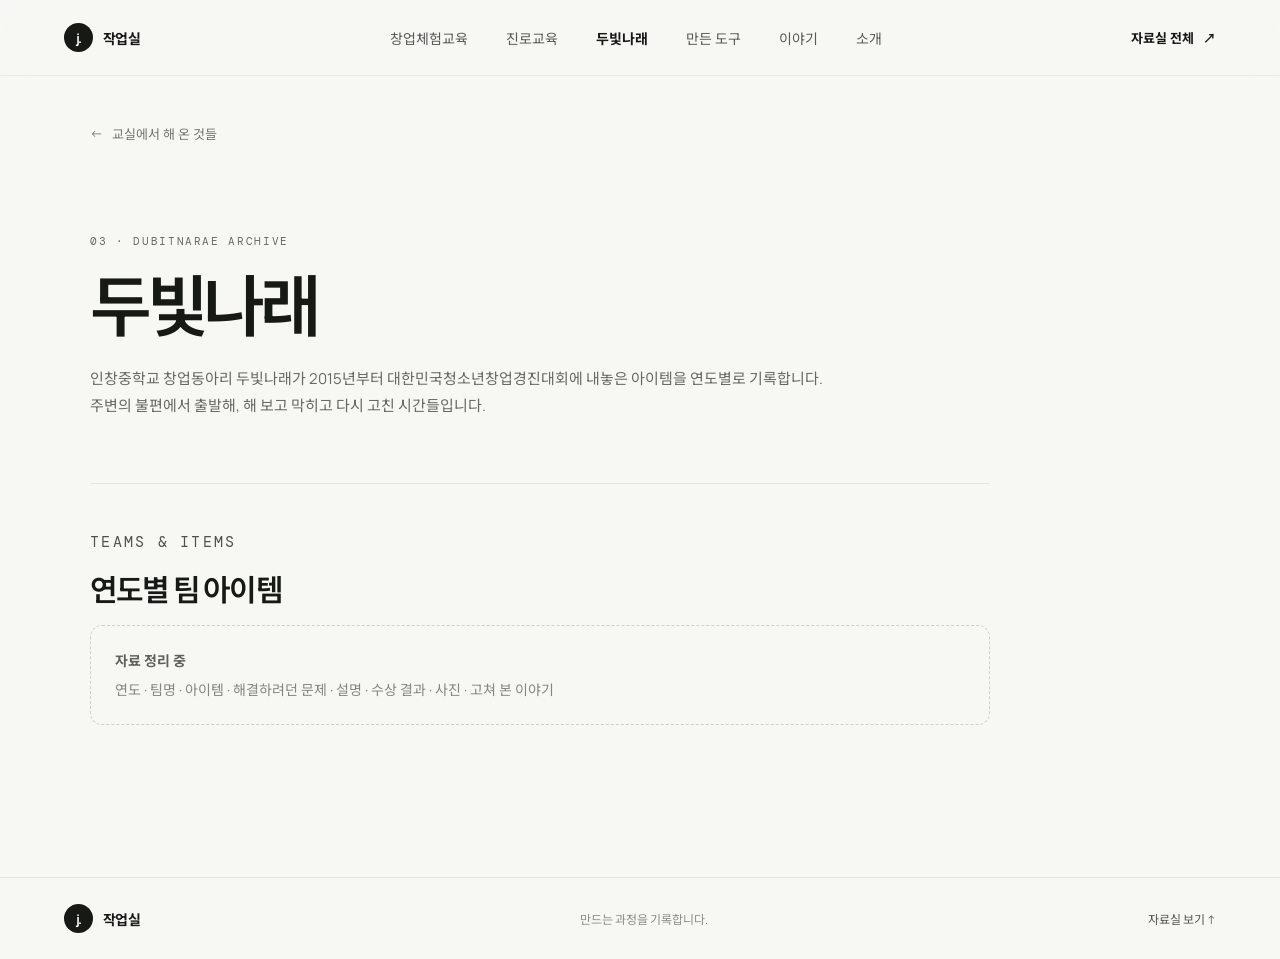
==== dubitnarae.html @ 335dfb81 "feat: 에세이 페이지와 교육 자료실 뼈대(창업체험교육·진로교육·두빛나래) 추가 Co-Authored-By: Claude Opus 5.5 <noreply@anthropic.com" ====
<!doctype html>
<html lang="ko">
  <head>
    <meta charset="utf-8" />
    <meta name="viewport" content="width=device-width, initial-scale=1" />
    <meta name="theme-color" content="#f7f7f4" />
    <meta name="description" content="인창중 창업동아리 두빛나래의 대한민국청소년창업경진대회 팀별 아이템 기록" />
    <title>두빛나래 — 작업실</title>
    <link rel="stylesheet" href="styles.css" />
    <script src="dubitnarae.js" defer></script>
    <script src="dubitnarae-page.js" defer></script>
  </head>
  <body>
    <header class="site-header">
      <a class="wordmark" href="./" aria-label="작업실 홈">
        <span class="wordmark-mark" aria-hidden="true">j.</span>
        <span>작업실</span>
      </a>
      <nav class="main-nav" aria-label="주요 메뉴">
        <a href="entrepreneurship.html">창업체험교육</a>
        <a href="career.html">진로교육</a>
        <a href="dubitnarae.html" aria-current="page">두빛나래</a>
        <a href="./#projects">만든 도구</a>
        <a href="./#stories">이야기</a>
        <a href="./#about">소개</a>
      </nav>
      <a class="header-link" href="./#library">자료실 전체 <span aria-hidden="true">↗</span></a>
    </header>

    <main class="log-main section-wrap">
      <a class="back-link" href="./#library"><span aria-hidden="true">←</span> 교실에서 해 온 것들</a>

      <div class="log-hero">
        <p class="eyebrow">03 · DUBITNARAE ARCHIVE</p>
        <h1>두빛나래</h1>
        <p class="log-description">
          인창중학교 창업동아리 두빛나래가 2015년부터 대한민국청소년창업경진대회에 내놓은 아이템을 연도별로 기록합니다.
          주변의 불편에서 출발해, 해 보고 막히고 다시 고친 시간들입니다.
        </p>
      </div>

      <section class="page-section" aria-labelledby="teams-title">
        <p class="eyebrow">TEAMS &amp; ITEMS</p>
        <h2 id="teams-title">연도별 팀 아이템</h2>
        <div class="filter-list" id="year-filter" role="group" aria-label="참가 연도"></div>
        <div class="team-grid" id="team-grid" aria-live="polite"></div>
      </section>
    </main>

    <footer class="site-footer">
      <a class="wordmark footer-wordmark" href="./">
        <span class="wordmark-mark" aria-hidden="true">j.</span>
        <span>작업실</span>
      </a>
      <span>만드는 과정을 기록합니다.</span>
      <a href="./#library" class="back-to-top">자료실 보기 ↑</a>
    </footer>
  </body>
</html>
---- styles.css ----
@import url("https://fonts.googleapis.com/css2?family=DM+Mono:wght@400;500&family=Manrope:wght@400;500;600;700;800&family=Noto+Sans+KR:wght@400;500;600;700;800&display=swap");

:root {
  color-scheme: light;
  --paper: #f7f7f4;
  --ink: #171915;
  --muted: #676962;
  --line: #e5e6df;
  --lime: #d8f277;
  --blue: #c9d9f8;
  --mono: "DM Mono", monospace;
  --sans: "Manrope", "Noto Sans KR", sans-serif;
}

* {
  box-sizing: border-box;
}

html {
  scroll-behavior: smooth;
  scroll-padding-top: 90px;
}

body {
  margin: 0;
  background: var(--paper);
  color: var(--ink);
  font-family: var(--sans);
  word-break: keep-all;
  -webkit-font-smoothing: antialiased;
}

a {
  color: inherit;
  text-decoration: none;
}

button {
  font: inherit;
}

.site-header {
  position: sticky;
  z-index: 5;
  top: 0;
  display: flex;
  height: 76px;
  align-items: center;
  justify-content: space-between;
  border-bottom: 1px solid rgb(229 230 223 / 78%);
  padding: 0 max(5vw, calc((100vw - 1320px) / 2));
  background: rgb(247 247 244 / 90%);
  backdrop-filter: blur(16px);
}

.wordmark {
  display: inline-flex;
  flex-shrink: 0;
  align-items: center;
  gap: 10px;
  font-size: 14px;
  font-weight: 700;
  letter-spacing: -0.04em;
}

.wordmark-mark {
  display: grid;
  width: 29px;
  height: 29px;
  place-items: center;
  border-radius: 50%;
  background: var(--ink);
  color: white;
  font-size: 13px;
  letter-spacing: -0.08em;
}

.main-nav {
  display: flex;
  align-items: center;
  gap: 38px;
  color: #585a54;
  font-size: 14px;
}

.main-nav a,
.header-link,
.back-link,
.text-link,
.project-log-link,
.back-to-top {
  transition: color 180ms ease;
}

.main-nav a:hover,
.header-link:hover,
.back-link:hover,
.text-link:hover,
.project-log-link:hover,
.back-to-top:hover {
  color: #78952c;
}

.main-nav a[aria-current="page"] {
  color: var(--ink);
  font-weight: 700;
}

.header-link {
  font-size: 13px;
  font-weight: 700;
}

.header-link span {
  margin-left: 6px;
}

.hero {
  position: relative;
  display: grid;
  min-height: min(720px, calc(100svh - 76px));
  grid-template-columns: 1.05fr 0.95fr;
  align-items: center;
  overflow: hidden;
  padding: 82px max(9vw, calc((100vw - 1180px) / 2)) 104px;
}

.hero-copy {
  position: relative;
  z-index: 1;
  padding-bottom: 14px;
}

.eyebrow {
  margin: 0 0 23px;
  color: var(--muted);
  font-family: var(--mono);
  font-size: 11px;
  letter-spacing: 0.15em;
}

.status-dot {
  display: inline-block;
  width: 7px;
  height: 7px;
  margin: 0 8px 1px 0;
  border-radius: 50%;
  background: #92b82e;
  box-shadow: 0 0 0 4px rgb(146 184 46 / 14%);
}

.hero h1 {
  margin: 0;
  font-size: clamp(58px, 8vw, 108px);
  font-weight: 600;
  letter-spacing: -0.09em;
  line-height: 1.08;
}

.hero-description {
  margin: 27px 0 30px;
  color: #5f615a;
  font-size: 16px;
  line-height: 1.9;
  letter-spacing: -0.035em;
}

.button {
  display: inline-flex;
  min-height: 46px;
  align-items: center;
  justify-content: center;
  gap: 22px;
  border-radius: 99px;
  padding: 0 21px;
  font-size: 13px;
  font-weight: 600;
  transition: transform 180ms ease, background 180ms ease;
}

.button:hover {
  transform: translateY(-2px);
}

.button-dark {
  background: var(--ink);
  color: white;
}

.button-dark:hover {
  background: #393c33;
}

.hero-art {
  position: relative;
  width: min(100%, 510px);
  aspect-ratio: 1;
  justify-self: end;
  overflow: hidden;
  border-radius: 50%;
  background:
    radial-gradient(ellipse at 58% 43%, rgb(226 238 188 / 74%) 0, transparent 33%),
    radial-gradient(ellipse at 36% 64%, rgb(211 221 203 / 76%) 0, transparent 44%),
    #e8eae3;
}

.hero-art::before {
  position: absolute;
  inset: 8%;
  border: 1px solid rgb(23 25 21 / 8%);
  border-radius: 50%;
  content: "";
}

.orbit {
  position: absolute;
  top: 50%;
  left: 50%;
  border: 1px solid rgb(23 25 21 / 17%);
  border-radius: 50%;
  transform: translate(-50%, -50%) rotate(-31deg);
}

.orbit-one {
  width: 78%;
  height: 33%;
}

.orbit-two {
  width: 88%;
  height: 49%;
  transform: translate(-50%, -50%) rotate(42deg);
}

.orbit-three {
  width: 70%;
  height: 64%;
  transform: translate(-50%, -50%) rotate(9deg);
}

.hero-sun {
  position: absolute;
  top: 50%;
  left: 50%;
  width: 38%;
  aspect-ratio: 1;
  border-radius: 50%;
  background: linear-gradient(140deg, #e5f9a3, #c8e37d 52%, #a8c75f);
  box-shadow: 0 30px 90px rgb(143 176 67 / 24%);
  transform: translate(-50%, -50%);
}

.hero-sun::after {
  position: absolute;
  inset: 12%;
  border: 1px solid rgb(255 255 255 / 62%);
  border-radius: 50%;
  content: "";
}

.hero-art-label {
  position: absolute;
  right: 22%;
  bottom: 15%;
  left: 22%;
  display: flex;
  justify-content: space-between;
  color: #66695f;
  font-family: var(--mono);
  font-size: 9px;
  letter-spacing: 0.12em;
}

.hero-art-star {
  position: absolute;
  color: #8ca64e;
}

.star-one {
  top: 22%;
  left: 23%;
  font-size: 17px;
}

.star-two {
  top: 30%;
  right: 19%;
  font-size: 11px;
}

.hero-bottom {
  position: absolute;
  right: max(5vw, calc((100vw - 1320px) / 2));
  bottom: 32px;
  left: max(5vw, calc((100vw - 1320px) / 2));
  display: flex;
  justify-content: space-between;
  color: #8b8d85;
  font-size: 12px;
}

.scroll-cue {
  font-family: var(--mono);
  font-size: 10px;
  letter-spacing: 0.12em;
}

.scroll-cue span {
  margin-left: 10px;
}

.section-wrap {
  width: min(1100px, calc(100% - 10vw));
  margin: 0 auto;
}

.projects-section {
  padding-top: 118px;
  padding-bottom: 130px;
}

.section-heading {
  display: flex;
  align-items: end;
  justify-content: space-between;
  gap: 30px;
  margin-bottom: 37px;
}

.section-heading .eyebrow,
.about-section > .eyebrow {
  margin-bottom: 15px;
}

.section-heading h2,
.about-copy h2,
.interests-inner h2 {
  margin: 0;
  font-size: clamp(31px, 4vw, 46px);
  font-weight: 600;
  letter-spacing: -0.075em;
  line-height: 1.25;
}

.heading-period {
  color: #9bbb43;
}

.section-intro {
  max-width: 340px;
  margin: 0 0 5px;
  color: var(--muted);
  font-size: 14px;
  line-height: 1.8;
}

.filter-list {
  display: flex;
  gap: 8px;
  margin-bottom: 25px;
}

.filter-button {
  min-height: 34px;
  border: 1px solid #e4e5de;
  border-radius: 99px;
  padding: 0 15px;
  background: transparent;
  color: #777971;
  cursor: pointer;
  font-size: 12px;
  transition: color 180ms ease, background 180ms ease, border-color 180ms ease;
}

.filter-button:hover,
.filter-button.is-active {
  border-color: var(--ink);
  background: var(--ink);
  color: white;
}

.project-grid {
  display: grid;
  grid-template-columns: repeat(2, minmax(0, 1fr));
  gap: 24px;
}

.project-card {
  overflow: hidden;
  border: 1px solid #e6e7e0;
  border-radius: 12px;
  background: #fbfbf9;
  animation: card-in 360ms both;
  animation-delay: calc(var(--card-index) * 70ms);
}

@keyframes card-in {
  from {
    opacity: 0;
    transform: translateY(8px);
  }
  to {
    opacity: 1;
    transform: translateY(0);
  }
}

.project-visual {
  position: relative;
  display: grid;
  min-height: 260px;
  place-items: center;
  overflow: hidden;
}

.visual-naru {
  background:
    radial-gradient(circle at 52% 52%, rgb(247 242 220 / 72%), transparent 38%),
    linear-gradient(135deg, #dbe6d4, #b6c6b5);
}

.visual-education {
  background:
    radial-gradient(circle at 52% 53%, rgb(255 255 255 / 82%), transparent 34%),
    linear-gradient(135deg, #e0e7f6, #bdccef);
}

.visual-orbit {
  position: absolute;
  width: 240px;
  height: 102px;
  border: 1px solid rgb(35 45 36 / 26%);
  border-radius: 50%;
}

.visual-orbit-one {
  transform: rotate(-35deg);
}

.visual-orbit-two {
  width: 228px;
  height: 128px;
  transform: rotate(39deg);
}

.visual-symbol {
  z-index: 1;
  color: #303c31;
  font-size: 65px;
  font-weight: 400;
}

.visual-education .visual-symbol {
  color: #445982;
}

.visual-index {
  position: absolute;
  right: 18px;
  bottom: 17px;
  color: rgb(31 40 31 / 55%);
  font-family: var(--mono);
  font-size: 9px;
  letter-spacing: 0.14em;
}

.project-content {
  padding: 23px 24px 25px;
}

.project-meta {
  display: flex;
  align-items: center;
  justify-content: space-between;
  color: #92948c;
  font-family: var(--mono);
  font-size: 10px;
  letter-spacing: 0.12em;
}

.project-status {
  display: inline-flex;
  align-items: center;
  gap: 7px;
  color: #74776c;
  font-family: var(--sans);
  font-size: 12px;
  letter-spacing: 0;
}

.project-status i {
  width: 6px;
  height: 6px;
  border-radius: 50%;
  background: #a8c75f;
}

.project-content h3 {
  margin: 17px 0 8px;
  font-size: 24px;
  font-weight: 600;
  letter-spacing: -0.06em;
}

.project-description {
  min-height: 52px;
  margin: 0;
  color: #5f615a;
  font-size: 14px;
  line-height: 1.9;
}

.project-actions {
  display: flex;
  align-items: center;
  gap: 21px;
  margin-top: 22px;
}

.project-open {
  min-height: 39px;
  gap: 15px;
  padding: 0 16px;
  font-size: 12px;
}

.project-log-link {
  color: #595b54;
  font-size: 12px;
  font-weight: 600;
}

.project-log-link span {
  margin-left: 5px;
}

.interests-section {
  padding: 90px 0 96px;
  background: #eeefe9;
}

.interests-inner {
  display: flex;
  align-items: center;
  justify-content: space-between;
  gap: 60px;
}

.interests-inner .eyebrow {
  margin-bottom: 18px;
}

.interest-list {
  display: grid;
  min-width: 400px;
}

.interest-item {
  display: flex;
  align-items: center;
  gap: 21px;
  border-bottom: 1px solid #d9dbd2;
  padding: 18px 2px;
  font-size: 15px;
  letter-spacing: -0.03em;
}

.interest-item:first-child {
  border-top: 1px solid #d9dbd2;
}

.interest-item span {
  color: #989b90;
  font-family: var(--mono);
  font-size: 10px;
}

.stories-section {
  padding-top: 118px;
  padding-bottom: 125px;
}

.story-card {
  display: block;
  border: 1px solid #e6e7e0;
  border-radius: 12px;
  padding: 27px 29px 25px;
  background: #fbfbf9;
  transition: border-color 180ms ease, transform 180ms ease;
}

.story-card + .story-card {
  margin-top: 16px;
}

.story-card:hover {
  transform: translateY(-3px);
  border-color: #c9d0b5;
}

.story-meta {
  display: flex;
  align-items: center;
  justify-content: space-between;
  gap: 16px;
  color: #85877f;
  font-family: var(--mono);
  font-size: 10px;
  letter-spacing: 0.08em;
}

.story-card h3 {
  max-width: 760px;
  margin: 22px 0 10px;
  font-size: clamp(19px, 2.5vw, 25px);
  font-weight: 600;
  letter-spacing: -0.055em;
  line-height: 1.55;
}

.story-card > p {
  margin: 0;
  color: var(--muted);
  font-size: 14px;
  line-height: 1.8;
}

.story-link {
  display: inline-flex;
  gap: 8px;
  margin-top: 25px;
  color: #5e7630;
  font-size: 12px;
  font-weight: 700;
}

.about-section {
  padding-top: 117px;
  padding-bottom: 125px;
}

.about-copy {
  display: grid;
  grid-template-columns: 1fr 0.8fr;
  gap: 70px;
  align-items: end;
}

.about-copy p {
  margin: 0 0 23px;
  color: #5f615a;
  font-size: 15px;
  line-height: 2;
}

.text-link {
  display: inline-flex;
  gap: 9px;
  font-size: 13px;
  font-weight: 700;
}

.site-footer {
  display: flex;
  min-height: 82px;
  align-items: center;
  justify-content: space-between;
  border-top: 1px solid var(--line);
  padding: 0 max(5vw, calc((100vw - 1320px) / 2));
  color: #8b8d85;
  font-size: 12px;
}

.footer-wordmark {
  color: var(--ink);
}

.back-to-top {
  color: #555750;
}

.log-main {
  min-height: calc(100svh - 158px);
  padding-top: 45px;
  padding-bottom: 100px;
}

.back-link {
  display: inline-flex;
  align-items: center;
  gap: 9px;
  color: #73756e;
  font-size: 13px;
}

.library-section {
  padding-top: 118px;
  padding-bottom: 40px;
}

.library-grid {
  display: grid;
  grid-template-columns: repeat(3, minmax(0, 1fr));
  gap: 20px;
}

.library-card {
  display: flex;
  flex-direction: column;
  border: 1px solid #e6e7e0;
  border-radius: 12px;
  padding: 27px 26px 25px;
  background: #fbfbf9;
  transition: border-color 180ms ease, transform 180ms ease;
}

.library-card:hover {
  transform: translateY(-3px);
  border-color: #c9d0b5;
}

.library-num {
  color: #85877f;
  font-family: var(--mono);
  font-size: 11px;
  letter-spacing: 0.08em;
}

.library-card h3 {
  margin: 20px 0 10px;
  font-size: 22px;
  font-weight: 600;
  letter-spacing: -0.06em;
}

.library-card > p {
  margin: 0;
  color: var(--muted);
  font-size: 14px;
  line-height: 1.8;
}

.library-card ul {
  margin: 18px 0 0;
  padding: 0;
  list-style: none;
  color: #4f514b;
  font-size: 13px;
  line-height: 2;
}

.library-card li::before {
  content: "— ";
  color: #9bbb43;
}

.library-card .story-link {
  margin-top: auto;
  padding-top: 22px;
}

.page-section {
  max-width: 900px;
  border-top: 1px solid var(--line);
  padding: 44px 0 52px;
}

.page-section > .eyebrow {
  margin-bottom: 12px;
}

.page-section h2 {
  margin: 0 0 14px;
  font-size: clamp(24px, 3vw, 30px);
  font-weight: 600;
  letter-spacing: -0.06em;
  line-height: 1.4;
}

.page-section > p {
  max-width: 720px;
  margin: 0 0 16px;
  color: #4f514b;
  font-size: 15px;
  line-height: 1.9;
}

.placeholder-box {
  margin-top: 22px;
  border: 1px dashed #cfd1c6;
  border-radius: 12px;
  padding: 22px 24px;
  color: #85877f;
  font-size: 14px;
  line-height: 1.8;
}

.placeholder-box strong {
  display: block;
  margin-bottom: 4px;
  color: #5f615a;
  font-weight: 700;
}

.stage-grid {
  display: grid;
  grid-template-columns: repeat(4, minmax(0, 1fr));
  gap: 12px;
  margin: 26px 0 0;
  padding: 0;
  list-style: none;
}

.stage-grid li {
  min-height: 112px;
  border: 1px solid #e6e7e0;
  border-radius: 10px;
  padding: 16px;
  background: #fbfbf9;
}

.stage-grid .library-num {
  display: block;
  margin-bottom: 10px;
  color: #5e7630;
}

.stage-grid p {
  margin: 0;
  color: #92948c;
  font-size: 13px;
  line-height: 1.6;
}

.team-grid {
  display: grid;
  grid-template-columns: repeat(2, minmax(0, 1fr));
  gap: 16px;
  margin-top: 8px;
}

.team-grid > .placeholder-box {
  grid-column: 1 / -1;
  margin-top: 0;
}

.page-section .filter-list {
  flex-wrap: wrap;
  margin-top: 8px;
}

.filter-list[hidden] {
  display: none;
}

.team-card img {
  display: block;
  width: 100%;
  aspect-ratio: 16 / 10;
  margin-top: 12px;
  border-radius: 8px;
  object-fit: cover;
}

.team-card {
  border: 1px solid #e6e7e0;
  border-radius: 12px;
  padding: 22px 24px;
  background: #fbfbf9;
}

.team-card .story-meta {
  font-size: 11px;
}

.team-card h3 {
  margin: 14px 0 6px;
  font-size: 19px;
  font-weight: 600;
  letter-spacing: -0.05em;
}

.team-card p {
  margin: 8px 0 0;
  color: var(--muted);
  font-size: 14px;
  line-height: 1.8;
}

.team-award {
  display: inline-block;
  margin-top: 12px;
  border-radius: 99px;
  padding: 3px 11px;
  background: var(--lime);
  color: var(--ink);
  font-size: 12px;
  font-weight: 700;
}

.essay {
  max-width: 720px;
}

.essay-hero {
  margin: 91px 0 56px;
  border-bottom: 1px solid var(--line);
  padding-bottom: 40px;
}

.essay-hero .eyebrow {
  margin-bottom: 18px;
}

.essay-hero h1 {
  margin: 0;
  font-size: clamp(32px, 5.4vw, 54px);
  font-weight: 600;
  letter-spacing: -0.07em;
  line-height: 1.3;
}

.essay-subtitle {
  margin: 16px 0 0;
  color: var(--muted);
  font-size: 17px;
  line-height: 1.7;
}

.essay-byline {
  display: flex;
  flex-wrap: wrap;
  gap: 8px 16px;
  margin: 28px 0 0;
  color: #73756e;
  font-size: 14px;
}

.essay-byline time {
  font-family: var(--mono);
  font-size: 13px;
}

.essay-body h2 {
  margin: 56px 0 18px;
  font-size: 22px;
  font-weight: 600;
  letter-spacing: -0.05em;
  line-height: 1.5;
}

.essay-body h2:first-child {
  margin-top: 0;
}

.essay-num {
  margin-right: 6px;
  color: #5e7630;
  font-family: var(--mono);
}

.essay-body p {
  margin: 0 0 20px;
  color: #33352f;
  font-size: 16px;
  line-height: 1.95;
}

.essay-body strong {
  color: var(--ink);
  font-weight: 700;
}

.essay-body blockquote {
  margin: 4px 0 24px;
  border-left: 3px solid var(--lime);
  border-radius: 0 10px 10px 0;
  padding: 18px 22px;
  background: #fbfbf9;
  color: #3f413b;
  font-size: 15px;
  line-height: 1.9;
}

.essay-footer {
  margin-top: 48px;
  border-top: 1px solid var(--line);
  padding-top: 24px;
  color: var(--muted);
  font-size: 14px;
  line-height: 1.8;
}

.essay-footer a {
  color: #5e7630;
  font-weight: 700;
}

.log-hero {
  max-width: 740px;
  margin: 91px 0 64px;
}

.log-hero .eyebrow {
  margin-bottom: 18px;
}

.log-hero h1,
.log-empty h1 {
  margin: 0;
  font-size: clamp(38px, 6vw, 67px);
  font-weight: 600;
  letter-spacing: -0.08em;
  line-height: 1.2;
}

.log-description {
  margin: 19px 0 0;
  color: var(--muted);
  font-size: 15px;
  line-height: 1.8;
}

.log-list {
  max-width: 820px;
  margin: 0;
  padding: 0;
  border-top: 1px solid var(--line);
  list-style: none;
}

.log-entry {
  display: grid;
  grid-template-columns: 150px 1fr;
  gap: 25px;
  border-bottom: 1px solid var(--line);
  padding: 28px 0;
}

.log-entry time {
  padding-top: 3px;
  color: #92948c;
  font-family: var(--mono);
  font-size: 11px;
}

.log-entry h2 {
  margin: 0 0 9px;
  font-size: 17px;
  font-weight: 600;
  letter-spacing: -0.05em;
}

.log-entry p {
  margin: 0;
  color: #5f615a;
  font-size: 14px;
  line-height: 1.9;
}

.log-entry-empty {
  display: block;
  color: var(--muted);
  font-size: 14px;
}

.log-source-links {
  display: flex;
  flex-wrap: wrap;
  gap: 22px;
  margin-top: 30px;
}

.log-source-links a {
  color: #5e7630;
  font-size: 13px;
  font-weight: 600;
}

.log-empty {
  max-width: 600px;
  margin: 120px auto;
  text-align: center;
}

.log-empty .eyebrow {
  margin-bottom: 20px;
}

.log-empty .button {
  margin-top: 28px;
}

:focus-visible {
  outline: 3px solid #809d3d;
  outline-offset: 4px;
}

@media (max-width: 760px) {
  .site-header {
    height: 64px;
    padding: 0 5vw;
  }

  .main-nav {
    flex: 1;
    gap: 17px;
    margin-left: 18px;
    overflow-x: auto;
    font-size: 12px;
    white-space: nowrap;
    scrollbar-width: none;
  }

  .main-nav::-webkit-scrollbar {
    display: none;
  }

  .header-link {
    display: none;
  }

  .library-section {
    padding-top: 88px;
    padding-bottom: 20px;
  }

  .library-grid,
  .team-grid {
    grid-template-columns: 1fr;
    gap: 14px;
  }

  .stage-grid {
    grid-template-columns: repeat(2, minmax(0, 1fr));
  }

  .hero {
    min-height: auto;
    grid-template-columns: 1fr;
    gap: 32px;
    padding: 87px 8vw 92px;
  }

  .hero h1 {
    font-size: clamp(57px, 12vw, 86px);
  }

  .hero-art {
    width: min(78vw, 400px);
    justify-self: center;
  }

  .hero-bottom {
    right: 8vw;
    bottom: 25px;
    left: 8vw;
    font-size: 11px;
  }

  .scroll-cue {
    font-size: 9px;
  }

  .section-wrap {
    width: 84%;
  }

  .projects-section {
    padding-top: 88px;
    padding-bottom: 94px;
  }

  .section-heading {
    display: block;
    margin-bottom: 28px;
  }

  .section-intro {
    margin-top: 13px;
  }

  .project-grid {
    grid-template-columns: 1fr;
    gap: 17px;
  }

  .project-visual {
    min-height: 230px;
  }

  .interests-section {
    padding: 75px 0;
  }

  .interests-inner {
    display: grid;
    gap: 31px;
  }

  .stories-section {
    padding-top: 88px;
    padding-bottom: 94px;
  }

  .story-card {
    padding: 22px 20px;
  }

  .interest-list {
    min-width: 0;
  }

  .about-section {
    padding-top: 85px;
    padding-bottom: 90px;
  }

  .about-copy {
    grid-template-columns: 1fr;
    gap: 22px;
  }

  .site-footer {
    min-height: 74px;
    padding: 0 5vw;
  }

  .site-footer > span {
    display: none;
  }

  .log-main {
    min-height: calc(100svh - 138px);
    padding-top: 31px;
  }

  .log-hero {
    margin: 73px 0 44px;
  }

  .log-entry {
    grid-template-columns: 1fr;
    gap: 10px;
    padding: 23px 0;
  }
}

@media (max-width: 420px) {
  .main-nav {
    gap: 12px;
    font-size: 11px;
  }

  .wordmark {
    gap: 7px;
    font-size: 12px;
  }

  .wordmark-mark {
    width: 25px;
    height: 25px;
  }

  .scroll-cue {
    letter-spacing: 0.03em;
  }
}

@media (prefers-reduced-motion: reduce) {
  *,
  *::before,
  *::after {
    scroll-behavior: auto !important;
    animation-duration: 0.01ms !important;
    animation-iteration-count: 1 !important;
    transition-duration: 0.01ms !important;
  }
}
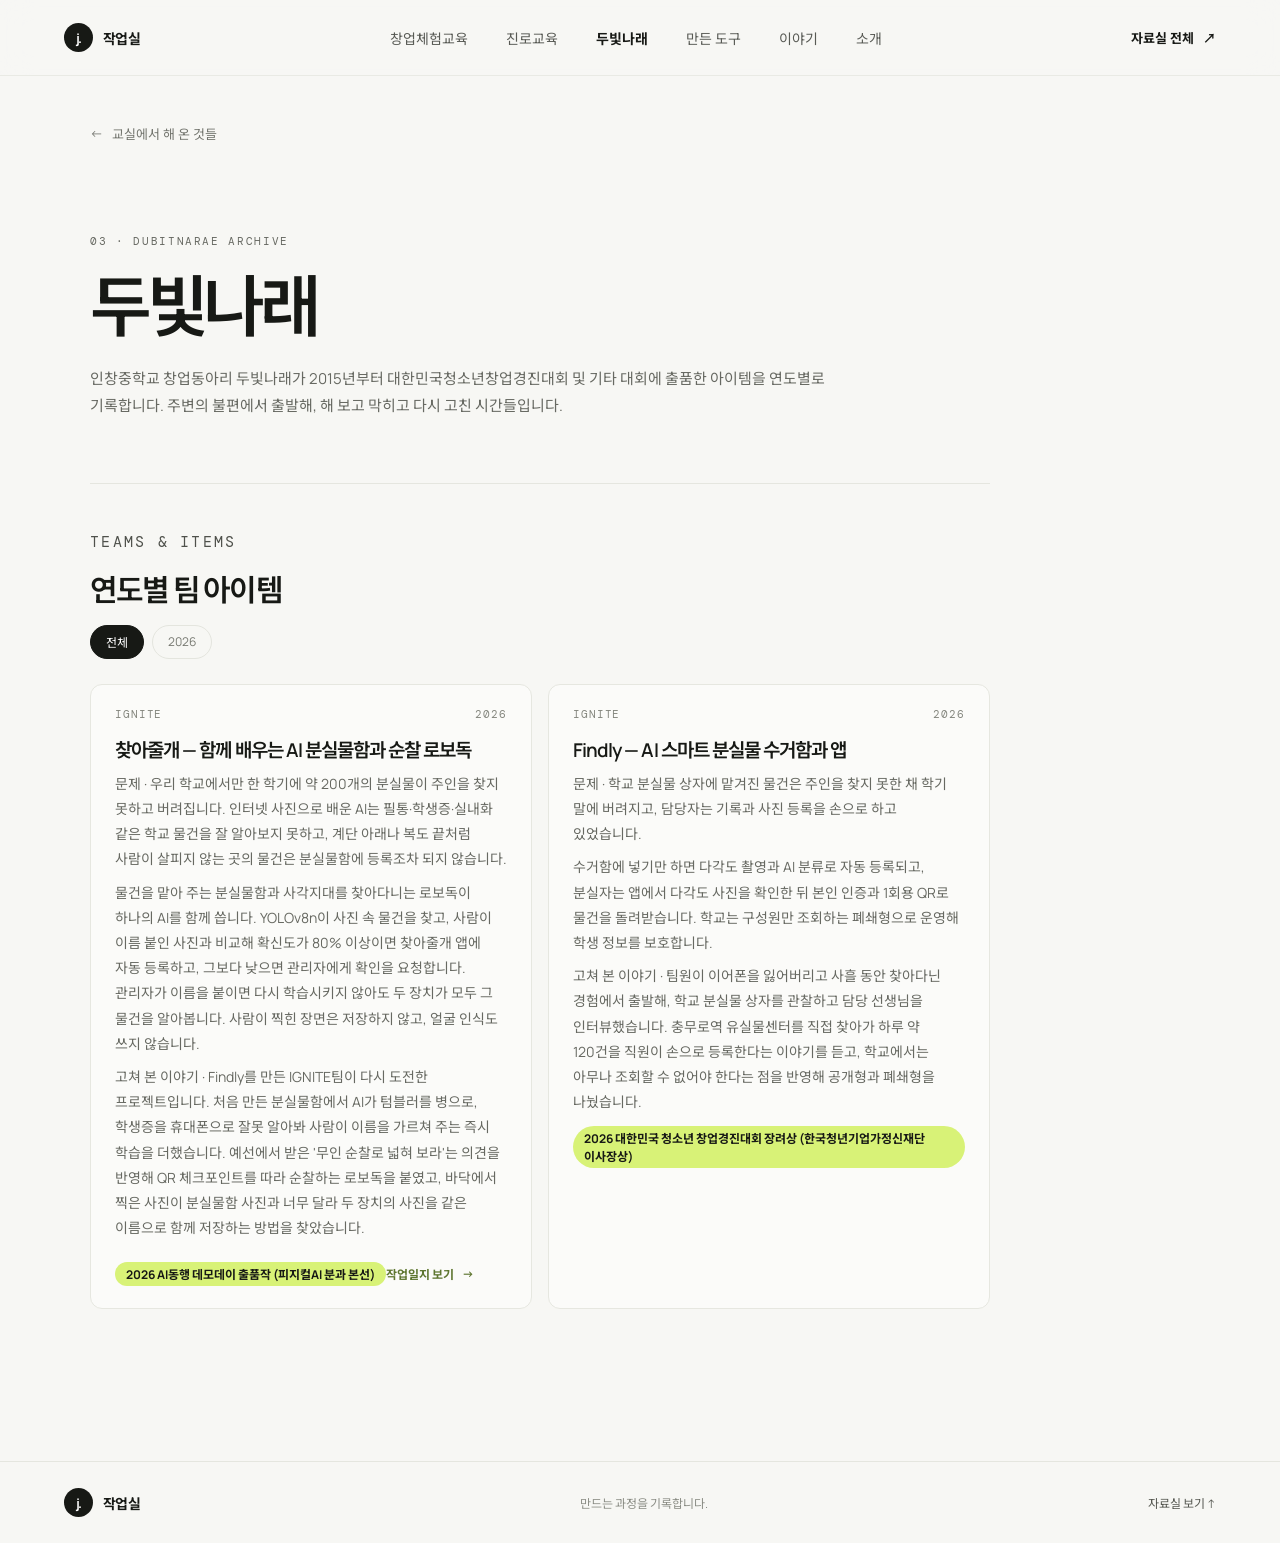
==== commit 326c1af2: "feat: 두빛나래 기록에 IGNITE팀 찾아줄개(2026 AI동행 데모데이) 추가 - 찾아줄개 카드와 작업일지 추가, 카드에서 작업일지 화면으로 연결 - log.html이 두빛나" ====
--- a/dubitnarae.html
+++ b/dubitnarae.html
@@ -4,7 +4,7 @@
     <meta charset="utf-8" />
     <meta name="viewport" content="width=device-width, initial-scale=1" />
     <meta name="theme-color" content="#f7f7f4" />
-    <meta name="description" content="인창중 창업동아리 두빛나래의 대한민국청소년창업경진대회 팀별 아이템 기록" />
+    <meta name="description" content="인창중 창업동아리 두빛나래의 대한민국청소년창업경진대회 및 기타 대회 출품 팀별 아이템 기록" />
     <title>두빛나래 — 작업실</title>
     <link rel="stylesheet" href="styles.css" />
     <script src="dubitnarae.js" defer></script>
@@ -34,7 +34,7 @@
         <p class="eyebrow">03 · DUBITNARAE ARCHIVE</p>
         <h1>두빛나래</h1>
         <p class="log-description">
-          인창중학교 창업동아리 두빛나래가 2015년부터 대한민국청소년창업경진대회에 내놓은 아이템을 연도별로 기록합니다.
+          인창중학교 창업동아리 두빛나래가 2015년부터 대한민국청소년창업경진대회 및 기타 대회에 출품한 아이템을 연도별로 기록합니다.
           주변의 불편에서 출발해, 해 보고 막히고 다시 고친 시간들입니다.
         </p>
       </div>
--- a/styles.css
+++ b/styles.css
@@ -513,6 +513,8 @@
 .project-actions {
   display: flex;
   align-items: center;
+  flex-wrap: wrap;
+  row-gap: 12px;
   gap: 21px;
   margin-top: 22px;
 }
@@ -830,6 +832,207 @@
   color: #92948c;
   font-size: 13px;
   line-height: 1.6;
+}
+
+.type-group-title {
+  margin: 30px 0 12px;
+  color: #5e7630;
+  font-size: 15px;
+  font-weight: 700;
+  letter-spacing: -0.03em;
+}
+
+.type-grid {
+  display: grid;
+  grid-template-columns: repeat(2, minmax(0, 1fr));
+  gap: 14px;
+}
+
+.library-card.is-empty {
+  border-style: dashed;
+  background: transparent;
+}
+
+.library-card.is-empty:hover {
+  transform: none;
+  border-color: #e6e7e0;
+}
+
+.type-status {
+  margin-top: auto;
+  padding-top: 22px;
+  color: #92948c;
+  font-size: 12px;
+  font-weight: 700;
+}
+
+.shared-divider {
+  margin: 0;
+  border-top: 2px solid var(--ink);
+  padding-top: 18px;
+  max-width: 900px;
+}
+
+.shared-divider + .page-section {
+  border-top: none;
+  padding-top: 28px;
+}
+
+.inline-link {
+  color: #5e7630;
+  font-weight: 700;
+  text-decoration: underline;
+  text-underline-offset: 3px;
+}
+
+.curriculum-theme {
+  font-weight: 600;
+}
+
+.fact-list {
+  display: grid;
+  grid-template-columns: repeat(2, minmax(0, 1fr));
+  gap: 12px;
+  margin: 26px 0 0;
+}
+
+.fact-list div {
+  border: 1px solid #e6e7e0;
+  border-radius: 10px;
+  padding: 14px 16px;
+  background: #fbfbf9;
+}
+
+.fact-list dt {
+  margin-bottom: 4px;
+  color: #85877f;
+  font-family: var(--mono);
+  font-size: 11px;
+  letter-spacing: 0.06em;
+}
+
+.fact-list dd {
+  margin: 0;
+  color: #33352f;
+  font-size: 14px;
+  line-height: 1.7;
+}
+
+.step-list {
+  margin: 26px 0 0;
+  padding: 0;
+  list-style: none;
+}
+
+.step-card {
+  display: grid;
+  grid-template-columns: 170px 1fr;
+  gap: 24px;
+  border-top: 1px solid var(--line);
+  padding: 28px 0;
+}
+
+.step-when {
+  display: flex;
+  flex-direction: column;
+  gap: 6px;
+  color: #73756e;
+  font-size: 13px;
+  line-height: 1.5;
+}
+
+.step-when .library-num {
+  color: #5e7630;
+  font-weight: 500;
+}
+
+.step-card h3 {
+  margin: 0 0 10px;
+  font-size: 20px;
+  font-weight: 600;
+  letter-spacing: -0.05em;
+}
+
+.step-card p {
+  margin: 0 0 12px;
+  color: #4f514b;
+  font-size: 15px;
+  line-height: 1.85;
+}
+
+.step-output strong {
+  margin-right: 8px;
+  color: var(--ink);
+  font-size: 13px;
+}
+
+.step-tags {
+  display: flex;
+  flex-wrap: wrap;
+  gap: 6px;
+}
+
+.step-tags span {
+  border-radius: 99px;
+  padding: 2px 10px;
+  background: #eef5d6;
+  color: #46581f;
+  font-size: 12px;
+  font-weight: 600;
+}
+
+.step-detail {
+  margin-top: 6px;
+  border: 1px solid #e6e7e0;
+  border-radius: 10px;
+  padding: 12px 16px;
+  background: #fbfbf9;
+}
+
+.step-detail summary {
+  color: #5e7630;
+  cursor: pointer;
+  font-size: 13px;
+  font-weight: 700;
+}
+
+.step-detail ul {
+  margin: 12px 0 10px;
+  padding-left: 18px;
+  color: #4f514b;
+  font-size: 14px;
+  line-height: 1.8;
+}
+
+.step-detail li + li {
+  margin-top: 6px;
+}
+
+.step-detail p {
+  margin: 0;
+  color: #85877f;
+  font-size: 13px;
+}
+
+.competency-grid h3 {
+  margin: 0 0 6px;
+  font-size: 16px;
+  font-weight: 700;
+  letter-spacing: -0.04em;
+}
+
+.competency-grid p {
+  color: #5f615a;
+}
+
+.page-note {
+  max-width: 900px;
+  margin: 0;
+  border-top: 1px solid var(--line);
+  padding-top: 24px;
+  color: #85877f;
+  font-size: 13px;
+  line-height: 1.8;
 }
 
 .team-grid {
@@ -1135,6 +1338,17 @@
     grid-template-columns: repeat(2, minmax(0, 1fr));
   }
 
+  .competency-grid,
+  .type-grid,
+  .fact-list {
+    grid-template-columns: 1fr;
+  }
+
+  .step-card {
+    grid-template-columns: 1fr;
+    gap: 12px;
+  }
+
   .hero {
     min-height: auto;
     grid-template-columns: 1fr;
